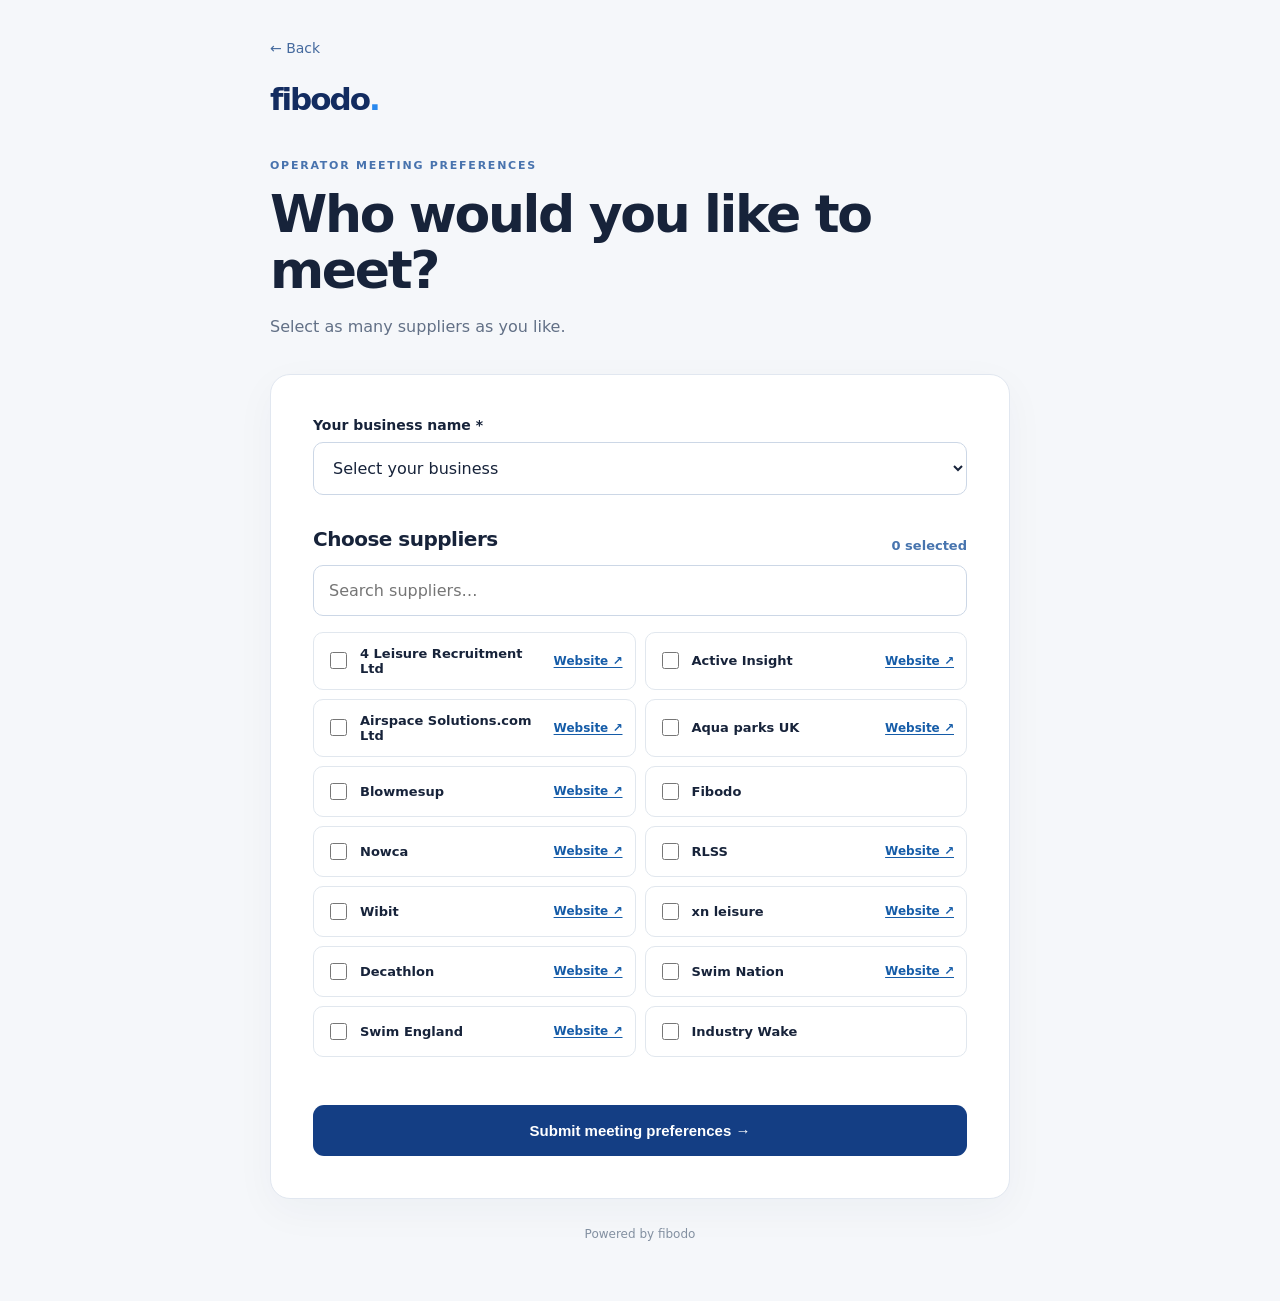
==== operators.html @ 54638a2a "Add" ====
<!doctype html><html lang="en"><head><meta charset="utf-8"><meta name="viewport" content="width=device-width,initial-scale=1"><title>Operator preferences | fibodo</title><link rel="stylesheet" href="styles.css"></head><body data-role="Operator"><main class="wrap"><header><a class="back" href="index.html">← Back</a><div class="brand">fibodo<span>.</span></div><p class="eyebrow">OPERATOR MEETING PREFERENCES</p><h1>Who would you like to meet?</h1><p class="intro">Select as many suppliers as you like.</p></header><section class="panel"><form id="meetingForm"><label for="business">Your business name <span aria-hidden="true">*</span></label><select id="business" required><option value="">Select your business</option></select><a id="ownWebsite" class="own-website" target="_blank" rel="noopener noreferrer" hidden></a><div class="listheading"><h2>Choose suppliers</h2><span id="count">0 selected</span></div><input id="search" type="search" placeholder="Search suppliers…" aria-label="Search suppliers"><div id="options" class="options"></div><p id="status" class="status" role="status" aria-live="polite"></p><button id="submit" type="submit">Submit meeting preferences →</button></form></section><footer>Powered by fibodo</footer></main><script src="script.js"></script></body></html>
---- styles.css ----
:root{font-family:Inter,ui-sans-serif,system-ui,-apple-system,Segoe UI,Arial,sans-serif;color:#17233a;background:#f5f7fa}*{box-sizing:border-box}body{margin:0}.wrap{max-width:780px;margin:auto;padding:38px 20px 60px}.brand{font-size:31px;font-weight:850;letter-spacing:-2px;color:#132c60}.brand span{color:#2888ee}.eyebrow{font-size:11px;font-weight:800;letter-spacing:.16em;color:#4873ae;margin-top:42px}h1{font-size:clamp(32px,6vw,52px);letter-spacing:-.045em;line-height:1.08;margin:14px 0}h2{font-size:20px;letter-spacing:-.025em}.intro{color:#627086;line-height:1.6;max-width:560px}.panel{margin-top:34px;padding:clamp(22px,5vw,42px);background:white;border:1px solid #e1e7f0;border-radius:20px;box-shadow:0 12px 42px #1c36540a}.roles{display:grid;grid-template-columns:1fr 1fr;gap:15px;margin-top:22px}.role{display:flex;flex-direction:column;gap:12px;padding:25px;border:1px solid #dbe3ee;border-radius:14px;text-decoration:none;color:#182b4a;transition:.2s}.role:hover{border-color:#2478db;background:#f4f9ff;transform:translateY(-2px)}.role strong{font-size:18px}.role small{color:#6c7787;font-size:13px}label{display:block;font-size:14px;font-weight:750;margin-bottom:9px}select,input[type=search]{width:100%;padding:15px;border:1px solid #ccd7e6;border-radius:10px;background:white;font:inherit;color:#17233a}select:focus,input:focus{outline:2px solid #3788df;outline-offset:2px}.listheading{display:flex;align-items:center;justify-content:space-between;gap:10px;margin-top:32px}.listheading h2{margin:0 0 14px}.listheading span{color:#4774ae;font-size:13px;font-weight:750}.options{display:grid;grid-template-columns:1fr 1fr;gap:9px;margin-top:16px;max-height:430px;overflow:auto}.option{display:flex;align-items:center;gap:10px;padding:13px 12px;border:1px solid #e1e7ee;border-radius:10px;cursor:pointer;font-size:13px;font-weight:600;margin:0;min-width:0}.option:has(input:checked){background:#edf5ff;border-color:#7bafe9}.option input{width:17px;height:17px;accent-color:#246ec9;flex-shrink:0}.option span{overflow-wrap:anywhere}.status{font-size:14px;min-height:20px;line-height:1.5}.status.error{color:#b32731}.status.success{color:#167347}button{width:100%;border:0;border-radius:11px;background:#143e84;color:white;padding:17px;font-size:15px;font-weight:750;cursor:pointer}button:hover{background:#0c2c62}button:disabled{opacity:.55;cursor:wait}.back{display:inline-block;margin-bottom:25px;text-decoration:none;color:#456a9e;font-size:14px}footer{margin-top:28px;text-align:center;color:#8390a1;font-size:12px}@media(max-width:570px){.roles,.options{grid-template-columns:1fr}.wrap{padding-top:24px}.eyebrow{margin-top:32px}}

.option .website{margin-left:auto;flex-shrink:0;font-size:12px;color:#155ca8;text-decoration:underline;text-underline-offset:2px}.option .website:hover{color:#0b3264}.option span{flex:1;min-width:0}.own-website{display:inline-block;margin-top:10px;font-size:13px;color:#155ca8;text-underline-offset:2px}.own-website[hidden]{display:none}@media(max-width:570px){.option .website{font-size:11px}}
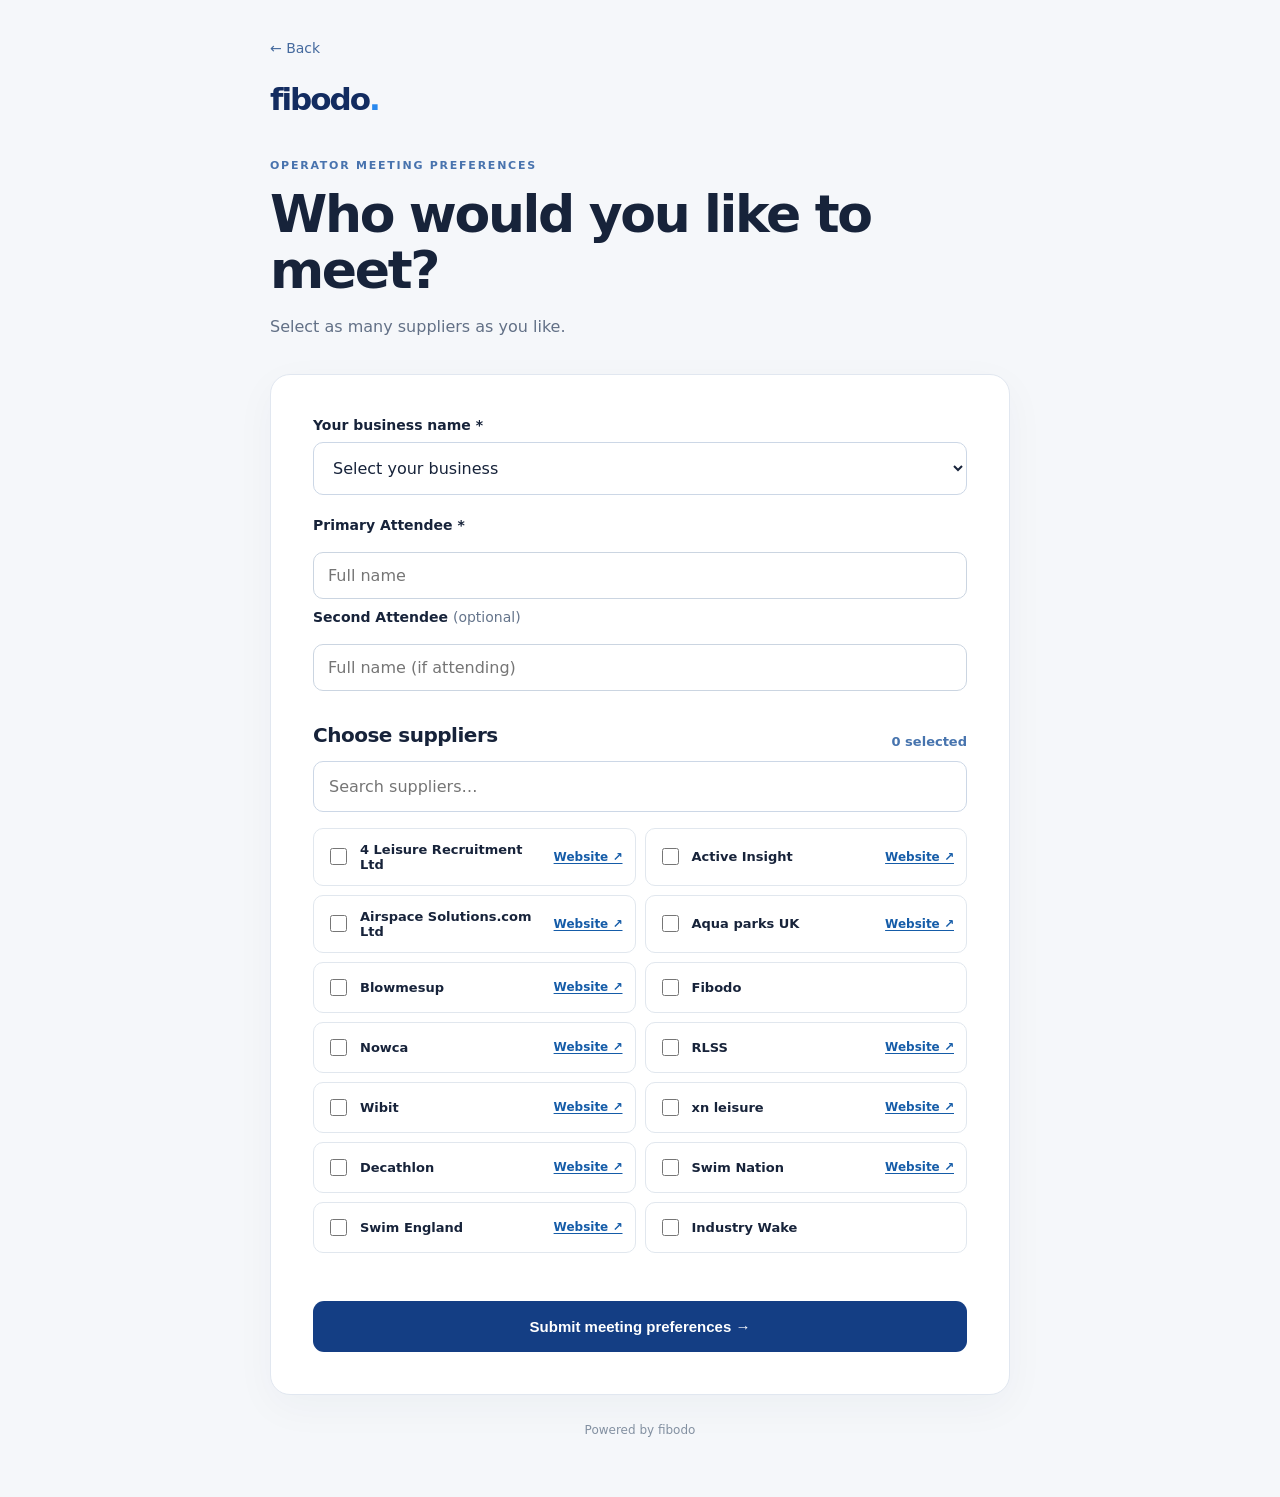
==== commit 345f1f3e: "Add" ====
--- a/operators.html
+++ b/operators.html
@@ -1 +1 @@
-<!doctype html><html lang="en"><head><meta charset="utf-8"><meta name="viewport" content="width=device-width,initial-scale=1"><title>Operator preferences | fibodo</title><link rel="stylesheet" href="styles.css"></head><body data-role="Operator"><main class="wrap"><header><a class="back" href="index.html">← Back</a><div class="brand">fibodo<span>.</span></div><p class="eyebrow">OPERATOR MEETING PREFERENCES</p><h1>Who would you like to meet?</h1><p class="intro">Select as many suppliers as you like.</p></header><section class="panel"><form id="meetingForm"><label for="business">Your business name <span aria-hidden="true">*</span></label><select id="business" required><option value="">Select your business</option></select><a id="ownWebsite" class="own-website" target="_blank" rel="noopener noreferrer" hidden></a><div class="listheading"><h2>Choose suppliers</h2><span id="count">0 selected</span></div><input id="search" type="search" placeholder="Search suppliers…" aria-label="Search suppliers"><div id="options" class="options"></div><p id="status" class="status" role="status" aria-live="polite"></p><button id="submit" type="submit">Submit meeting preferences →</button></form></section><footer>Powered by fibodo</footer></main><script src="script.js"></script></body></html>
+<!doctype html><html lang="en"><head><meta charset="utf-8"><meta name="viewport" content="width=device-width,initial-scale=1"><title>Operator preferences | fibodo</title><link rel="stylesheet" href="styles.css"></head><body data-role="Operator"><main class="wrap"><header><a class="back" href="index.html">← Back</a><div class="brand">fibodo<span>.</span></div><p class="eyebrow">OPERATOR MEETING PREFERENCES</p><h1>Who would you like to meet?</h1><p class="intro">Select as many suppliers as you like.</p></header><section class="panel"><form id="meetingForm"><label for="business">Your business name <span aria-hidden="true">*</span></label><select id="business" required><option value="">Select your business</option></select><a id="ownWebsite" class="own-website" target="_blank" rel="noopener noreferrer" hidden></a><div class="attendee-fields"><label for="primaryAttendee">Primary Attendee <span aria-hidden="true">*</span></label><input id="primaryAttendee" name="primaryAttendee" type="text" autocomplete="name" maxlength="120" placeholder="Full name" required><label for="secondAttendee">Second Attendee <span class="optional">(optional)</span></label><input id="secondAttendee" name="secondAttendee" type="text" maxlength="120" placeholder="Full name (if attending)"></div><div class="listheading"><h2>Choose suppliers</h2><span id="count">0 selected</span></div><input id="search" type="search" placeholder="Search suppliers…" aria-label="Search suppliers"><div id="options" class="options"></div><p id="status" class="status" role="status" aria-live="polite"></p><button id="submit" type="submit">Submit meeting preferences →</button></form></section><footer>Powered by fibodo</footer></main><script src="script.js"></script></body></html>
--- a/styles.css
+++ b/styles.css
@@ -1,3 +1,6 @@
 :root{font-family:Inter,ui-sans-serif,system-ui,-apple-system,Segoe UI,Arial,sans-serif;color:#17233a;background:#f5f7fa}*{box-sizing:border-box}body{margin:0}.wrap{max-width:780px;margin:auto;padding:38px 20px 60px}.brand{font-size:31px;font-weight:850;letter-spacing:-2px;color:#132c60}.brand span{color:#2888ee}.eyebrow{font-size:11px;font-weight:800;letter-spacing:.16em;color:#4873ae;margin-top:42px}h1{font-size:clamp(32px,6vw,52px);letter-spacing:-.045em;line-height:1.08;margin:14px 0}h2{font-size:20px;letter-spacing:-.025em}.intro{color:#627086;line-height:1.6;max-width:560px}.panel{margin-top:34px;padding:clamp(22px,5vw,42px);background:white;border:1px solid #e1e7f0;border-radius:20px;box-shadow:0 12px 42px #1c36540a}.roles{display:grid;grid-template-columns:1fr 1fr;gap:15px;margin-top:22px}.role{display:flex;flex-direction:column;gap:12px;padding:25px;border:1px solid #dbe3ee;border-radius:14px;text-decoration:none;color:#182b4a;transition:.2s}.role:hover{border-color:#2478db;background:#f4f9ff;transform:translateY(-2px)}.role strong{font-size:18px}.role small{color:#6c7787;font-size:13px}label{display:block;font-size:14px;font-weight:750;margin-bottom:9px}select,input[type=search]{width:100%;padding:15px;border:1px solid #ccd7e6;border-radius:10px;background:white;font:inherit;color:#17233a}select:focus,input:focus{outline:2px solid #3788df;outline-offset:2px}.listheading{display:flex;align-items:center;justify-content:space-between;gap:10px;margin-top:32px}.listheading h2{margin:0 0 14px}.listheading span{color:#4774ae;font-size:13px;font-weight:750}.options{display:grid;grid-template-columns:1fr 1fr;gap:9px;margin-top:16px;max-height:430px;overflow:auto}.option{display:flex;align-items:center;gap:10px;padding:13px 12px;border:1px solid #e1e7ee;border-radius:10px;cursor:pointer;font-size:13px;font-weight:600;margin:0;min-width:0}.option:has(input:checked){background:#edf5ff;border-color:#7bafe9}.option input{width:17px;height:17px;accent-color:#246ec9;flex-shrink:0}.option span{overflow-wrap:anywhere}.status{font-size:14px;min-height:20px;line-height:1.5}.status.error{color:#b32731}.status.success{color:#167347}button{width:100%;border:0;border-radius:11px;background:#143e84;color:white;padding:17px;font-size:15px;font-weight:750;cursor:pointer}button:hover{background:#0c2c62}button:disabled{opacity:.55;cursor:wait}.back{display:inline-block;margin-bottom:25px;text-decoration:none;color:#456a9e;font-size:14px}footer{margin-top:28px;text-align:center;color:#8390a1;font-size:12px}@media(max-width:570px){.roles,.options{grid-template-columns:1fr}.wrap{padding-top:24px}.eyebrow{margin-top:32px}}
 
 .option .website{margin-left:auto;flex-shrink:0;font-size:12px;color:#155ca8;text-decoration:underline;text-underline-offset:2px}.option .website:hover{color:#0b3264}.option span{flex:1;min-width:0}.own-website{display:inline-block;margin-top:10px;font-size:13px;color:#155ca8;text-underline-offset:2px}.own-website[hidden]{display:none}@media(max-width:570px){.option .website{font-size:11px}}
+
+/* Attendee details */
+.attendee-fields{display:grid;gap:10px;margin:22px 0 26px}.attendee-fields label{font-weight:650}.attendee-fields input{width:100%;box-sizing:border-box;padding:13px 14px;border:1px solid #cbd5e1;border-radius:10px;background:#fff;color:#172033;font:inherit}.attendee-fields input:focus{outline:2px solid #2563eb;outline-offset:2px}.optional{font-weight:400;color:#64748b}
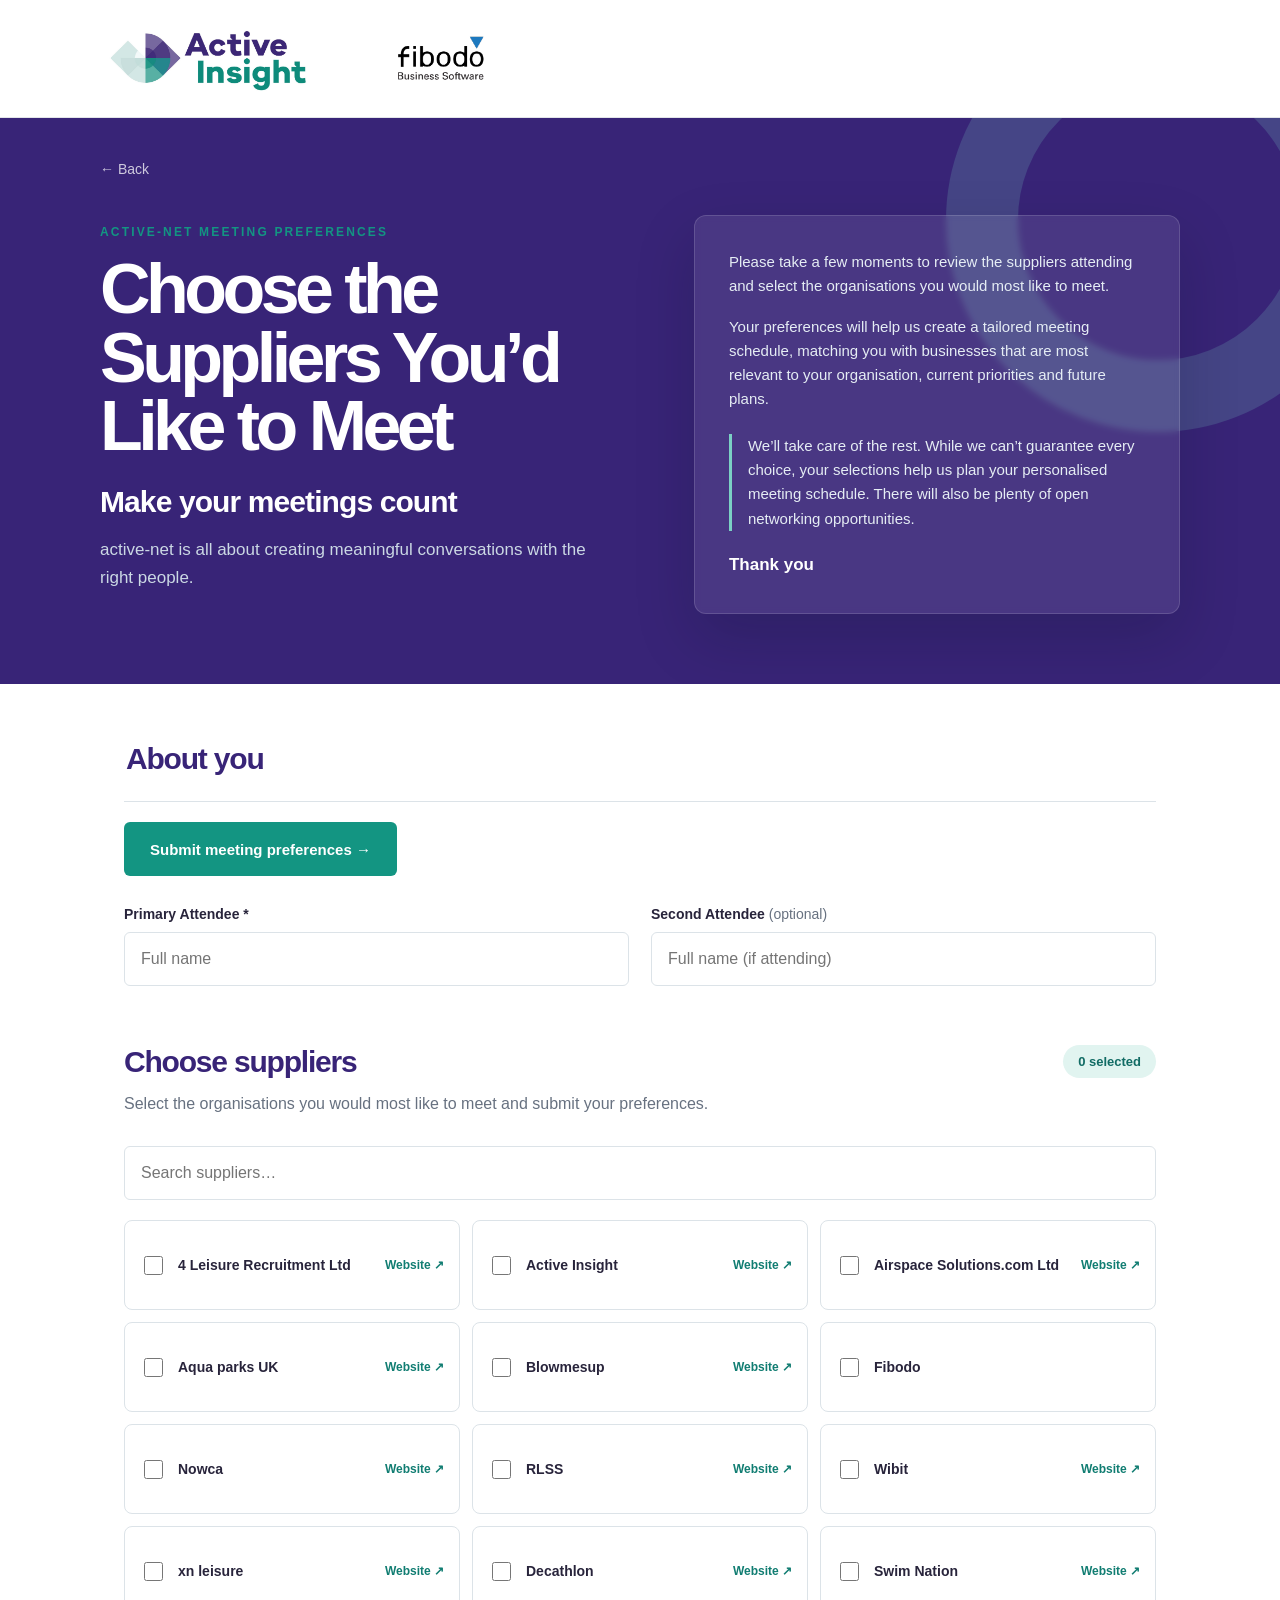
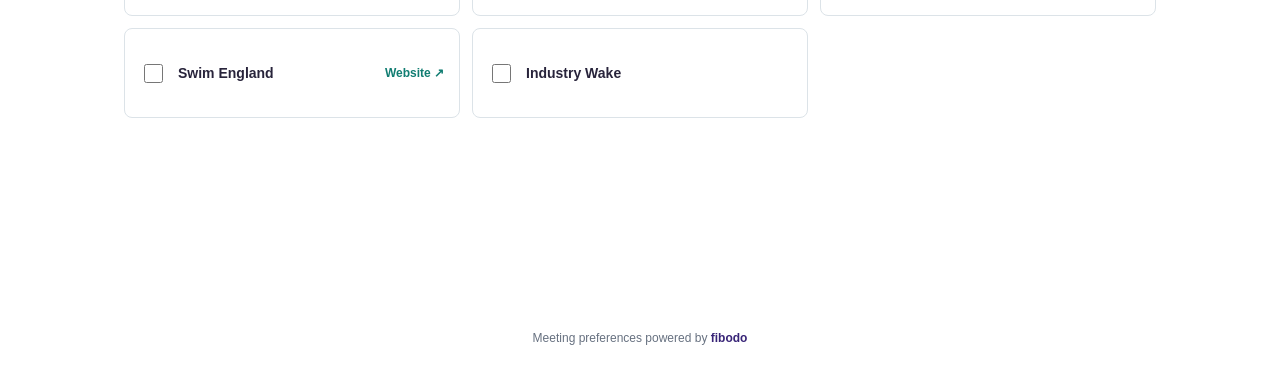
==== commit 03ecf314: "Add" ====
--- a/operators.html
+++ b/operators.html
@@ -1 +1 @@
-<!doctype html><html lang="en"><head><meta charset="utf-8"><meta name="viewport" content="width=device-width,initial-scale=1"><title>Operator preferences | fibodo</title><link rel="stylesheet" href="styles.css"></head><body data-role="Operator"><main class="wrap"><header><a class="back" href="index.html">← Back</a><div class="brand">fibodo<span>.</span></div><p class="eyebrow">OPERATOR MEETING PREFERENCES</p><h1>Who would you like to meet?</h1><p class="intro">Select as many suppliers as you like.</p></header><section class="panel"><form id="meetingForm"><label for="business">Your business name <span aria-hidden="true">*</span></label><select id="business" required><option value="">Select your business</option></select><a id="ownWebsite" class="own-website" target="_blank" rel="noopener noreferrer" hidden></a><div class="attendee-fields"><label for="primaryAttendee">Primary Attendee <span aria-hidden="true">*</span></label><input id="primaryAttendee" name="primaryAttendee" type="text" autocomplete="name" maxlength="120" placeholder="Full name" required><label for="secondAttendee">Second Attendee <span class="optional">(optional)</span></label><input id="secondAttendee" name="secondAttendee" type="text" maxlength="120" placeholder="Full name (if attending)"></div><div class="listheading"><h2>Choose suppliers</h2><span id="count">0 selected</span></div><input id="search" type="search" placeholder="Search suppliers…" aria-label="Search suppliers"><div id="options" class="options"></div><p id="status" class="status" role="status" aria-live="polite"></p><button id="submit" type="submit">Submit meeting preferences →</button></form></section><footer>Powered by fibodo</footer></main><script src="script.js"></script></body></html>
+<!doctype html><html lang="en"><head><meta charset="utf-8"><meta name="viewport" content="width=device-width,initial-scale=1"><meta name="description" content="Submit your active-net meeting preferences."><title>Operator Meeting Preferences | Active Insight</title><link rel="stylesheet" href="styles.css"></head><body data-role="Operator"><main class="site-shell"><header class="brand-header"><div class="brand-logos"><a href="index.html" aria-label="Meeting preferences home"><img class="active-insight-logo" src="active-insight-logo.jpg" alt="Active Insight"></a><a href="index.html" aria-label="Meeting preferences home"><img class="fibodo-logo" src="fibodo-logo.svg" alt="fibodo"></a></div></header><section class="form-hero"><a href="index.html" class="back-link">← Back</a><div class="hero-grid"><div class="hero-heading"><div class="eyebrow">active-net meeting preferences</div><h1>Choose the Suppliers You’d Like to Meet</h1><p class="hero-lead">Make your meetings count</p><p>active-net is all about creating meaningful conversations with the right people.</p></div><div class="hero-details"><p>Please take a few moments to review the suppliers attending and select the organisations you would most like to meet.</p><p>Your preferences will help us create a tailored meeting schedule, matching you with businesses that are most relevant to your organisation, current priorities and future plans.</p><p class="reassurance">We’ll take care of the rest. While we can’t guarantee every choice, your selections help us plan your personalised meeting schedule. There will also be plenty of open networking opportunities.</p><p class="thank-you">Thank you</p></div></div></section><form class="meeting-form" id="meetingForm"><fieldset><legend>About you</legend><div class="details-grid"><div class="full"><label class="field-label" for="business">Your business name *</label><select id="business" required><option value="">Select your business</option></select><a id="ownWebsite" class="own-website" target="_blank" rel="noopener noreferrer" hidden></a></div><div class="attendee-fields"><div><label class="field-label" for="primaryAttendee">Primary Attendee *</label><input id="primaryAttendee" name="primaryAttendee" type="text" autocomplete="name" maxlength="120" placeholder="Full name" required></div><div><label class="field-label" for="secondAttendee">Second Attendee <span class="optional">(optional)</span></label><input id="secondAttendee" name="secondAttendee" type="text" maxlength="120" placeholder="Full name (if attending)"></div></div></div></fieldset><fieldset><div class="listheading"><h2>Choose suppliers</h2><span id="count" aria-live="polite">0 selected</span></div><p class="selection-description">Select the organisations you would most like to meet and submit your preferences.</p><input id="search" type="search" placeholder="Search suppliers…" aria-label="Search suppliers"><div id="options" class="options"></div></fieldset><div class="submit-area"><p id="status" class="status" role="status" aria-live="polite"></p><button id="submit" type="submit">Submit meeting preferences →</button></div></form><footer class="site-footer">Meeting preferences powered by <strong>fibodo</strong></footer></main><script src="script.js"></script></body></html>
--- a/styles.css
+++ b/styles.css
@@ -1,6 +1,16 @@
-:root{font-family:Inter,ui-sans-serif,system-ui,-apple-system,Segoe UI,Arial,sans-serif;color:#17233a;background:#f5f7fa}*{box-sizing:border-box}body{margin:0}.wrap{max-width:780px;margin:auto;padding:38px 20px 60px}.brand{font-size:31px;font-weight:850;letter-spacing:-2px;color:#132c60}.brand span{color:#2888ee}.eyebrow{font-size:11px;font-weight:800;letter-spacing:.16em;color:#4873ae;margin-top:42px}h1{font-size:clamp(32px,6vw,52px);letter-spacing:-.045em;line-height:1.08;margin:14px 0}h2{font-size:20px;letter-spacing:-.025em}.intro{color:#627086;line-height:1.6;max-width:560px}.panel{margin-top:34px;padding:clamp(22px,5vw,42px);background:white;border:1px solid #e1e7f0;border-radius:20px;box-shadow:0 12px 42px #1c36540a}.roles{display:grid;grid-template-columns:1fr 1fr;gap:15px;margin-top:22px}.role{display:flex;flex-direction:column;gap:12px;padding:25px;border:1px solid #dbe3ee;border-radius:14px;text-decoration:none;color:#182b4a;transition:.2s}.role:hover{border-color:#2478db;background:#f4f9ff;transform:translateY(-2px)}.role strong{font-size:18px}.role small{color:#6c7787;font-size:13px}label{display:block;font-size:14px;font-weight:750;margin-bottom:9px}select,input[type=search]{width:100%;padding:15px;border:1px solid #ccd7e6;border-radius:10px;background:white;font:inherit;color:#17233a}select:focus,input:focus{outline:2px solid #3788df;outline-offset:2px}.listheading{display:flex;align-items:center;justify-content:space-between;gap:10px;margin-top:32px}.listheading h2{margin:0 0 14px}.listheading span{color:#4774ae;font-size:13px;font-weight:750}.options{display:grid;grid-template-columns:1fr 1fr;gap:9px;margin-top:16px;max-height:430px;overflow:auto}.option{display:flex;align-items:center;gap:10px;padding:13px 12px;border:1px solid #e1e7ee;border-radius:10px;cursor:pointer;font-size:13px;font-weight:600;margin:0;min-width:0}.option:has(input:checked){background:#edf5ff;border-color:#7bafe9}.option input{width:17px;height:17px;accent-color:#246ec9;flex-shrink:0}.option span{overflow-wrap:anywhere}.status{font-size:14px;min-height:20px;line-height:1.5}.status.error{color:#b32731}.status.success{color:#167347}button{width:100%;border:0;border-radius:11px;background:#143e84;color:white;padding:17px;font-size:15px;font-weight:750;cursor:pointer}button:hover{background:#0c2c62}button:disabled{opacity:.55;cursor:wait}.back{display:inline-block;margin-bottom:25px;text-decoration:none;color:#456a9e;font-size:14px}footer{margin-top:28px;text-align:center;color:#8390a1;font-size:12px}@media(max-width:570px){.roles,.options{grid-template-columns:1fr}.wrap{padding-top:24px}.eyebrow{margin-top:32px}}
+:root{--navy:#142c4a;--coral:#ef745d;--aqua:#59c7cc;--cream:#f4f1ea;--ink:#18283b;--muted:#68788a;--line:#dce3e8;--white:#fff}*{box-sizing:border-box}html{scroll-behavior:smooth}body{margin:0;background:var(--white);color:var(--ink);font-family:Arial,Helvetica,sans-serif}button,input{font:inherit}[hidden]{display:none!important}.site-shell{min-height:100vh;background:var(--white)}
+.brand-header{min-height:100px;display:flex;align-items:center;justify-content:flex-start;padding:16px clamp(24px,6vw,88px);border-bottom:1px solid rgba(20,44,74,.12);background:var(--white)}.brand-logos{display:flex;align-items:center;justify-content:flex-start;gap:clamp(14px,2vw,28px)}.brand-logos a{display:flex;align-items:center}.fibodo-logo,.active-insight-logo{display:block;width:clamp(112px,12vw,150px);height:56px;object-fit:contain}
+.welcome,.success-card{max-width:1160px;margin:0 auto;padding:clamp(72px,10vw,140px) 24px}.welcome h1,.form-hero h1,.success-card h1{color:var(--navy);font-size:clamp(48px,7vw,92px);line-height:.94;letter-spacing:-.065em;margin:18px 0 24px;max-width:900px}.welcome>p,.form-hero>p,.success-card p{color:var(--muted);font-size:19px;line-height:1.65;max-width:720px}.eyebrow{color:var(--coral);font-size:12px;font-weight:800;letter-spacing:.18em;text-transform:uppercase}.journey-grid{display:grid;grid-template-columns:1fr 1fr;gap:18px;margin-top:54px}.journey-card{min-height:180px;display:grid;grid-template-columns:auto 1fr auto;align-items:center;gap:22px;padding:30px;border-radius:8px;color:white;background:var(--navy);text-decoration:none;box-shadow:0 18px 50px rgba(20,44,74,.12);transition:transform .2s,box-shadow .2s}.journey-card:hover{transform:translateY(-4px);box-shadow:0 24px 60px rgba(20,44,74,.2)}.journey-card.coral{background:var(--coral)}.journey-icon{display:grid;place-items:center;width:58px;height:58px;border-radius:50%;background:rgba(255,255,255,.14);font-size:24px;font-weight:800}.journey-card strong,.journey-card small{display:block}.journey-card strong{font-size:23px;margin-bottom:8px}.journey-card small{opacity:.8;font-size:14px;line-height:1.4}.journey-card>b{font-size:24px}
+.form-hero{background:var(--navy);color:white;padding:42px max(24px,calc((100vw - 1080px)/2)) 64px;position:relative;overflow:hidden}.form-hero:after{content:"";position:absolute;width:280px;height:280px;border:72px solid var(--aqua);border-radius:50%;right:-90px;top:-110px;opacity:.2}.hero-grid{display:grid;grid-template-columns:minmax(0,1.02fr) minmax(360px,.98fr);gap:clamp(44px,7vw,88px);position:relative;z-index:1}.hero-heading{padding-top:10px}.form-hero h1{color:white;font-size:clamp(44px,5.6vw,70px);line-height:.98;max-width:650px;margin:16px 0 24px;position:relative;z-index:1}.hero-heading>p:not(.hero-lead){color:#cbd8e4;font-size:17px;line-height:1.65;max-width:580px}.hero-lead{color:white;font-size:clamp(22px,2.5vw,30px);font-weight:800;letter-spacing:-.03em;margin:0 0 14px}.hero-details{align-self:start;background:rgba(255,255,255,.08);border:1px solid rgba(255,255,255,.14);border-radius:12px;padding:clamp(24px,3vw,34px);box-shadow:0 24px 60px rgba(4,15,29,.18);backdrop-filter:blur(3px)}.hero-details>p{color:#e5edf4;font-size:15px;line-height:1.62;margin:0 0 16px}.hero-details .deadline{display:inline-flex;align-items:center;gap:10px;background:var(--aqua);color:var(--navy);border-radius:100px;padding:8px 14px;font-size:13px;font-weight:800;margin:2px 0 18px}.deadline span{font-size:10px;letter-spacing:.1em;text-transform:uppercase;border-right:1px solid rgba(20,44,74,.25);padding-right:10px}.hero-details .reassurance{border-left:3px solid var(--coral);padding-left:16px;margin-top:22px}.hero-details .thank-you{color:white;font-size:17px;font-weight:800;margin:20px 0 0}.back-link{color:#fff;display:inline-flex;gap:8px;align-items:center;text-decoration:none;font-size:14px;margin-bottom:38px;opacity:.75}.meeting-form{max-width:1080px;margin:0 auto;padding:64px 24px 0}fieldset{border:0;padding:0;margin:0 0 60px;min-width:0}legend,.selection-heading h2{color:var(--navy);font-size:30px;font-weight:800;letter-spacing:-.04em;margin-bottom:28px}.field-grid{display:grid;grid-template-columns:1fr 1fr;gap:22px}.field-grid label>span{display:block;font-size:13px;font-weight:700;margin-bottom:9px}.field-grid input,.search-box input{width:100%;height:54px;border-radius:5px;background:white;border:1px solid var(--line);padding:0 16px;outline:none}.field-grid input:focus,.search-box input:focus{border-color:var(--aqua);box-shadow:0 0 0 3px rgba(89,199,204,.18)}
+.selection-heading{display:flex;justify-content:space-between;align-items:center;gap:24px}.selection-heading h2{margin:0}.selection-heading p{color:var(--muted);font-size:14px;line-height:1.5;margin:8px 0 0}.selection-count{flex:none;background:#dceff0;color:var(--navy);font-size:12px;font-weight:800;padding:9px 13px;border-radius:100px}.search-box{display:block;position:relative;margin:26px 0 18px}.search-box>span:first-child{position:absolute;left:16px;top:13px;font-size:24px;color:var(--muted);z-index:2}.search-box input{padding-left:48px}.company-grid{display:grid;grid-template-columns:repeat(3,1fr);gap:12px}.company-option{min-height:78px;background:#fff;border:1px solid var(--line);border-radius:6px;padding:14px;display:grid;grid-template-columns:42px 1fr auto;gap:12px;align-items:center;font-size:14px;font-weight:700;cursor:pointer;transition:border .18s,transform .18s,box-shadow .18s}.company-option:hover{border-color:var(--aqua);transform:translateY(-1px);box-shadow:0 8px 24px rgba(20,44,74,.07)}.company-option:has(input:checked){border-color:var(--coral);box-shadow:0 7px 22px rgba(239,116,93,.12)}.company-option:has(input:disabled){opacity:.48;cursor:not-allowed}.company-mark{width:42px;height:42px;display:grid;place-items:center;border-radius:50%;background:var(--navy);color:white;font-size:17px}.company-option input{appearance:none;width:22px;height:22px;border:1px solid #aebbc7;border-radius:4px;display:grid;place-content:center;cursor:pointer}.company-option input:before{content:"✓";color:white;font-size:15px;font-weight:900;transform:scale(0);transition:transform .12s}.company-option input:checked{background:var(--coral);border-color:var(--coral)}.company-option input:checked:before{transform:scale(1)}.company-option input:focus-visible{outline:3px solid rgba(89,199,204,.4);outline-offset:2px}.company-option input:disabled{cursor:not-allowed}
+.submit-bar{position:sticky;bottom:0;background:var(--white);box-shadow:0 -10px 35px rgba(20,44,74,.09);border-radius:8px 8px 0 0;padding:18px 22px;display:flex;align-items:center;justify-content:space-between;z-index:5}.submit-bar>div{display:flex;align-items:baseline;gap:8px}.submit-bar strong{color:var(--coral);font-size:24px}.submit-bar span{color:var(--muted);font-size:13px}.submit-bar button{height:49px;padding:0 25px;border:0;border-radius:4px;background:var(--coral);color:#fff;font-weight:800;cursor:pointer}.submit-bar button:hover{background:#dc624d}.submit-bar button:disabled{background:#a9b2ba;cursor:not-allowed}.form-error{color:#b42318;text-align:right;margin:10px 0 0;font-size:14px}.empty-state{text-align:center;padding:40px;color:var(--muted)}footer{text-align:center;color:var(--muted);padding:40px 24px;font-size:12px}footer strong{color:var(--navy)}.success-card{text-align:center;max-width:760px}.success-tick{display:grid;place-items:center;width:58px;height:58px;border-radius:50%;background:var(--coral);color:white;font-size:30px;margin:0 auto 28px}.success-card h1{font-size:72px}.success-card p{margin:0 auto 28px}.success-card a{color:var(--navy);font-weight:800}.sr-only{position:absolute;width:1px;height:1px;padding:0;margin:-1px;overflow:hidden;clip:rect(0,0,0,0);white-space:nowrap;border:0}
+@media(max-width:900px){.hero-grid{grid-template-columns:1fr;gap:34px}.hero-heading>p:not(.hero-lead){max-width:680px}.hero-details{max-width:680px}}@media(max-width:800px){.journey-grid,.field-grid{grid-template-columns:1fr}.company-grid{grid-template-columns:1fr 1fr}.brand-header{min-height:84px}.meeting-form{padding-top:44px}.form-hero{padding-top:34px}.back-link{margin-bottom:36px}}@media(max-width:560px){.brand-header{padding-block:12px}.brand-logos{gap:12px}.fibodo-logo,.active-insight-logo{width:100px;height:48px}.company-grid{grid-template-columns:1fr}.journey-card{min-height:150px;padding:22px;grid-template-columns:auto 1fr}.journey-card>b{display:none}.submit-bar{margin:0 -10px}.submit-bar span{display:none}.selection-heading{align-items:flex-start;flex-direction:column;gap:15px}.welcome h1{font-size:54px}.form-hero h1{font-size:42px}.hero-details{padding:22px}.hero-details .deadline{align-items:flex-start;flex-direction:column;gap:3px;border-radius:8px}.deadline span{border-right:0;padding-right:0}.success-card h1{font-size:58px}}@media(prefers-reduced-motion:reduce){*{scroll-behavior:auto!important;transition:none!important}}
 
-.option .website{margin-left:auto;flex-shrink:0;font-size:12px;color:#155ca8;text-decoration:underline;text-underline-offset:2px}.option .website:hover{color:#0b3264}.option span{flex:1;min-width:0}.own-website{display:inline-block;margin-top:10px;font-size:13px;color:#155ca8;text-underline-offset:2px}.own-website[hidden]{display:none}@media(max-width:570px){.option .website{font-size:11px}}
-
-/* Attendee details */
-.attendee-fields{display:grid;gap:10px;margin:22px 0 26px}.attendee-fields label{font-weight:650}.attendee-fields input{width:100%;box-sizing:border-box;padding:13px 14px;border:1px solid #cbd5e1;border-radius:10px;background:#fff;color:#172033;font:inherit}.attendee-fields input:focus{outline:2px solid #2563eb;outline-offset:2px}.optional{font-weight:400;color:#64748b}
+/* Active Insight adaptation: visual styles only; existing IDs and form logic retained. */
+:root{--navy:#382477;--coral:#139582;--aqua:#7bc9c3;--ink:#28243b;--muted:#677180}
+.brand-header{justify-content:space-between}.brand-logos{gap:32px}.active-insight-logo{width:clamp(175px,26vw,270px);height:85px}.fibodo-logo{width:125px;height:65px}
+.welcome{padding-top:clamp(65px,8vw,115px)}.welcome h1{font-size:clamp(46px,7vw,86px)}.welcome .intro{max-width:760px}.journey-card.coral{background:#149782}.journey-card{border-radius:12px}
+.form-hero{padding-bottom:70px}.hero-details{background:rgba(255,255,255,.09)}.hero-details .reassurance{border-left-color:#7bd0c4}.hero-lead{color:#fff}
+.meeting-form{max-width:1080px;margin:auto;padding:58px 24px 0}.meeting-form fieldset{margin-bottom:44px}.meeting-form legend{display:block}.meeting-form label.field-label{display:block;font-size:14px;font-weight:700;margin:0 0 10px}.meeting-form select,.meeting-form .attendee-fields input,.meeting-form #search{width:100%;min-height:54px;border:1px solid var(--line);border-radius:6px;background:#fff;padding:12px 16px;font:inherit;color:var(--ink)}.meeting-form select:focus,.meeting-form input:focus{outline:3px solid rgba(20,149,130,.17);border-color:var(--coral)}.details-grid{display:grid;grid-template-columns:1fr 1fr;gap:22px}.details-grid .full{grid-column:1/-1}.attendee-fields{display:contents}.optional{color:var(--muted);font-weight:400}.own-website{display:inline-block;margin-top:8px;color:#117c73;font-size:13px;text-decoration:none}.own-website:hover{text-decoration:underline}.listheading{display:flex;align-items:center;justify-content:space-between;gap:16px;margin:15px 0 12px}.listheading h2{font-size:30px;color:var(--navy);letter-spacing:-.04em;margin:0}.listheading #count{background:#e1f4f0;color:#126c65;border-radius:50px;padding:9px 15px;font-weight:700;font-size:13px}.selection-description{color:var(--muted);margin:0 0 22px;line-height:1.6}.meeting-form #search{margin:8px 0 20px}.options{display:grid;grid-template-columns:repeat(3,minmax(0,1fr));gap:12px}.option{min-height:90px;border:1px solid var(--line);border-radius:8px;display:flex;gap:12px;align-items:center;padding:15px;background:white;font-size:14px;font-weight:700;cursor:pointer;transition:box-shadow .15s,border-color .15s}.option:hover{border-color:var(--aqua);box-shadow:0 7px 20px rgba(30,20,60,.08)}.option:has(input:checked){border-color:var(--coral);background:#f1faf8}.option input{accent-color:var(--coral);width:19px;height:19px;flex:none}.option span{flex:1;min-width:0}.option .website{font-size:12px;color:#117d72;white-space:nowrap;text-decoration:none}.option .website:hover{text-decoration:underline}.submit-area{position:sticky;bottom:0;background:#fff;padding:20px 0 24px;margin-top:30px;border-top:1px solid var(--line);z-index:3}.submit-area button{background:var(--coral);color:#fff;border:0;border-radius:6px;min-height:54px;padding:0 26px;font-size:15px;font-weight:800;cursor:pointer}.submit-area button:hover{background:#107e71}.submit-area button:disabled{opacity:.65;cursor:default}.status{font-size:14px;line-height:1.6;margin:0 0 12px}.status:empty{display:none}.status.error{color:#a62c22}.status.success{color:#167568}.site-footer{margin-top:30px}
+@media(max-width:800px){.options{grid-template-columns:repeat(2,minmax(0,1fr))}.brand-header{padding:14px 24px}.active-insight-logo{width:190px;height:65px}}
+@media(max-width:580px){.brand-logos{gap:14px}.active-insight-logo{width:145px;height:56px}.fibodo-logo{width:86px;height:50px}.details-grid,.options{grid-template-columns:1fr}.details-grid .full{grid-column:auto}.option{min-height:72px}.form-hero{padding-bottom:46px}.listheading{align-items:flex-start;flex-direction:column}.submit-area button{width:100%}}
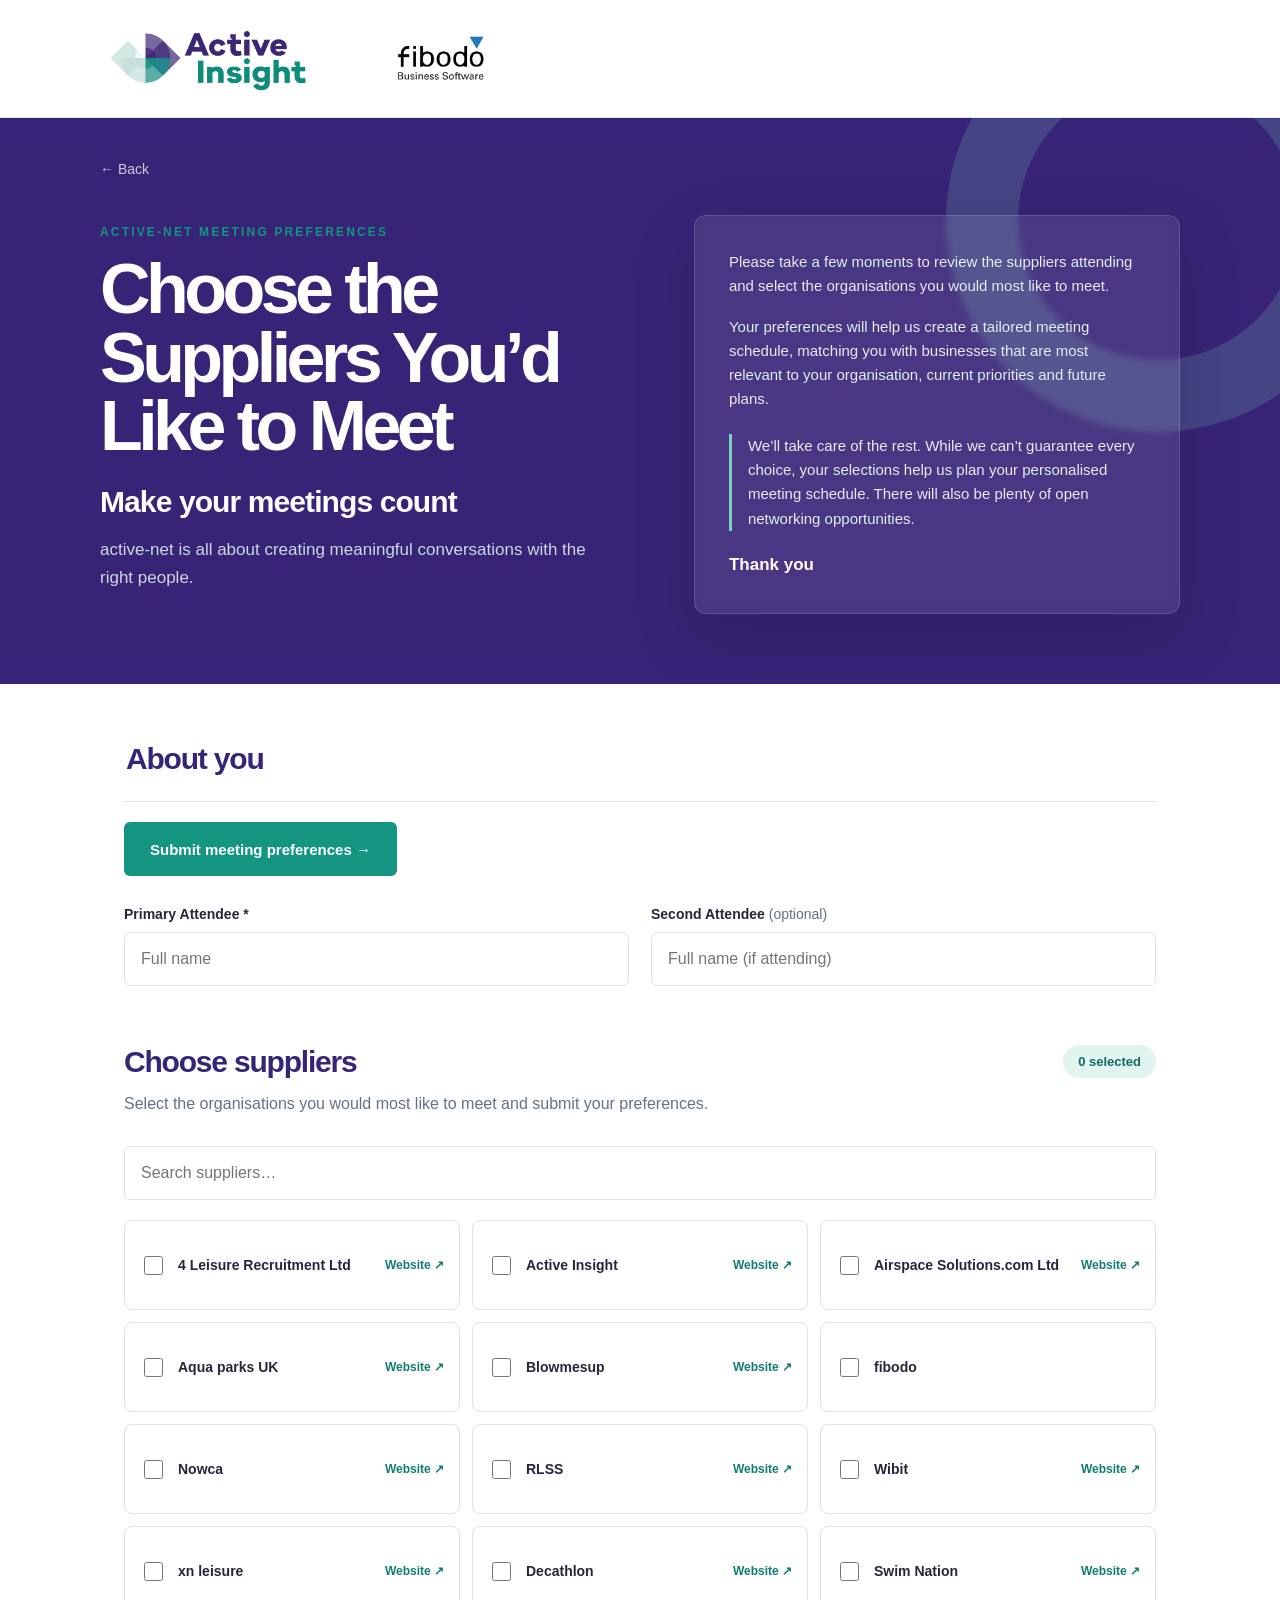
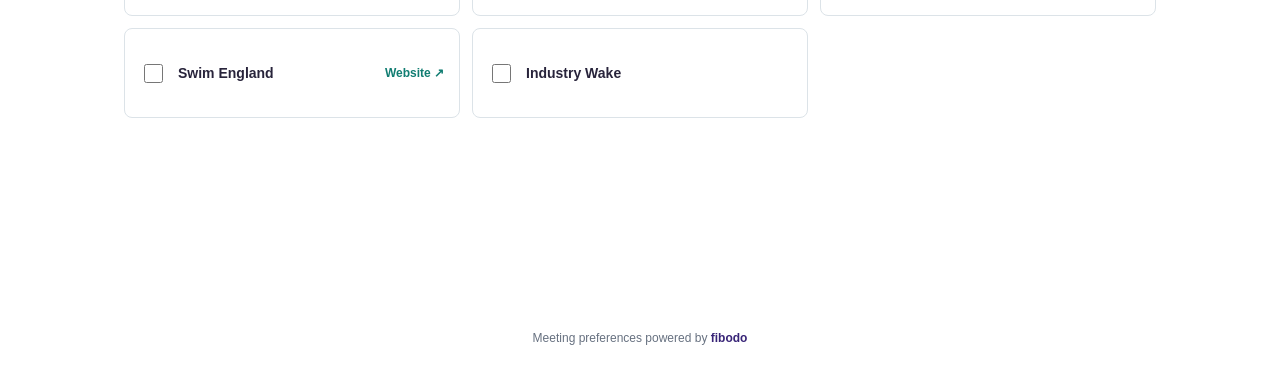
==== commit 9e846e70: "Add" ====
--- a/operators.html
+++ b/operators.html
@@ -1 +1,79 @@
-<!doctype html><html lang="en"><head><meta charset="utf-8"><meta name="viewport" content="width=device-width,initial-scale=1"><meta name="description" content="Submit your active-net meeting preferences."><title>Operator Meeting Preferences | Active Insight</title><link rel="stylesheet" href="styles.css"></head><body data-role="Operator"><main class="site-shell"><header class="brand-header"><div class="brand-logos"><a href="index.html" aria-label="Meeting preferences home"><img class="active-insight-logo" src="active-insight-logo.jpg" alt="Active Insight"></a><a href="index.html" aria-label="Meeting preferences home"><img class="fibodo-logo" src="fibodo-logo.svg" alt="fibodo"></a></div></header><section class="form-hero"><a href="index.html" class="back-link">← Back</a><div class="hero-grid"><div class="hero-heading"><div class="eyebrow">active-net meeting preferences</div><h1>Choose the Suppliers You’d Like to Meet</h1><p class="hero-lead">Make your meetings count</p><p>active-net is all about creating meaningful conversations with the right people.</p></div><div class="hero-details"><p>Please take a few moments to review the suppliers attending and select the organisations you would most like to meet.</p><p>Your preferences will help us create a tailored meeting schedule, matching you with businesses that are most relevant to your organisation, current priorities and future plans.</p><p class="reassurance">We’ll take care of the rest. While we can’t guarantee every choice, your selections help us plan your personalised meeting schedule. There will also be plenty of open networking opportunities.</p><p class="thank-you">Thank you</p></div></div></section><form class="meeting-form" id="meetingForm"><fieldset><legend>About you</legend><div class="details-grid"><div class="full"><label class="field-label" for="business">Your business name *</label><select id="business" required><option value="">Select your business</option></select><a id="ownWebsite" class="own-website" target="_blank" rel="noopener noreferrer" hidden></a></div><div class="attendee-fields"><div><label class="field-label" for="primaryAttendee">Primary Attendee *</label><input id="primaryAttendee" name="primaryAttendee" type="text" autocomplete="name" maxlength="120" placeholder="Full name" required></div><div><label class="field-label" for="secondAttendee">Second Attendee <span class="optional">(optional)</span></label><input id="secondAttendee" name="secondAttendee" type="text" maxlength="120" placeholder="Full name (if attending)"></div></div></div></fieldset><fieldset><div class="listheading"><h2>Choose suppliers</h2><span id="count" aria-live="polite">0 selected</span></div><p class="selection-description">Select the organisations you would most like to meet and submit your preferences.</p><input id="search" type="search" placeholder="Search suppliers…" aria-label="Search suppliers"><div id="options" class="options"></div></fieldset><div class="submit-area"><p id="status" class="status" role="status" aria-live="polite"></p><button id="submit" type="submit">Submit meeting preferences →</button></div></form><footer class="site-footer">Meeting preferences powered by <strong>fibodo</strong></footer></main><script src="script.js"></script></body></html>+<!doctype html>
+<html lang="en">
+
+<head>
+    <meta charset="utf-8">
+    <meta name="viewport" content="width=device-width,initial-scale=1">
+    <meta name="description" content="Submit your active-net meeting preferences.">
+    <title>Operator Meeting Preferences | Active Insight</title>
+    <link rel="stylesheet" href="styles.css">
+</head>
+
+<body data-role="Operator">
+    <main class="site-shell">
+        <header class="brand-header">
+            <div class="brand-logos"><a href="index.html" aria-label="Meeting preferences home"><img
+                        class="active-insight-logo" src="active-insight-logo.jpg" alt="Active Insight"></a><a
+                    href="index.html" aria-label="Meeting preferences home"><img class="fibodo-logo"
+                        src="fibodo-logo.svg" alt="fibodo"></a></div>
+        </header>
+        <section class="form-hero"><a href="index.html" class="back-link">← Back</a>
+            <div class="hero-grid">
+                <div class="hero-heading">
+                    <div class="eyebrow">active-net meeting preferences</div>
+                    <h1>Choose the Suppliers You’d Like to Meet</h1>
+                    <p class="hero-lead">Make your meetings count</p>
+                    <p>active-net is all about creating meaningful conversations with the right people.</p>
+                </div>
+                <div class="hero-details">
+                    <p>Please take a few moments to review the suppliers attending and select the organisations you
+                        would most like to meet.</p>
+                    <p>Your preferences will help us create a tailored meeting schedule, matching you with businesses
+                        that are most relevant to your organisation, current priorities and future plans.</p>
+                    <p class="reassurance">We’ll take care of the rest. While we can’t guarantee every choice, your
+                        selections help us plan your personalised meeting schedule. There will also be plenty of open
+                        networking opportunities.</p>
+                    <p class="thank-you">Thank you</p>
+                </div>
+            </div>
+        </section>
+        <form class="meeting-form" id="meetingForm">
+            <fieldset>
+                <legend>About you</legend>
+                <div class="details-grid">
+                    <div class="full"><label class="field-label" for="business">Your business name *</label><select
+                            id="business" required>
+                            <option value="">Select your business</option>
+                        </select><a id="ownWebsite" class="own-website" target="_blank" rel="noopener noreferrer"
+                            hidden></a></div>
+                    <div class="attendee-fields">
+                        <div><label class="field-label" for="primaryAttendee">Primary Attendee *</label><input
+                                id="primaryAttendee" name="primaryAttendee" type="text" autocomplete="name"
+                                maxlength="120" placeholder="Full name" required></div>
+                        <div><label class="field-label" for="secondAttendee">Second Attendee <span
+                                    class="optional">(optional)</span></label><input id="secondAttendee"
+                                name="secondAttendee" type="text" maxlength="120"
+                                placeholder="Full name (if attending)"></div>
+                    </div>
+                </div>
+            </fieldset>
+            <fieldset>
+                <div class="listheading">
+                    <h2>Choose suppliers</h2><span id="count" aria-live="polite">0 selected</span>
+                </div>
+                <p class="selection-description">Select the organisations you would most like to meet and submit your
+                    preferences.</p><input id="search" type="search" placeholder="Search suppliers…"
+                    aria-label="Search suppliers">
+                <div id="options" class="options"></div>
+            </fieldset>
+            <div class="submit-area">
+                <p id="status" class="status" role="status" aria-live="polite"></p><button id="submit"
+                    type="submit">Submit meeting preferences →</button>
+            </div>
+        </form>
+        <footer class="site-footer">Meeting preferences powered by <strong>fibodo</strong></footer>
+    </main>
+    <script src="script.js"></script>
+</body>
+
+</html>
